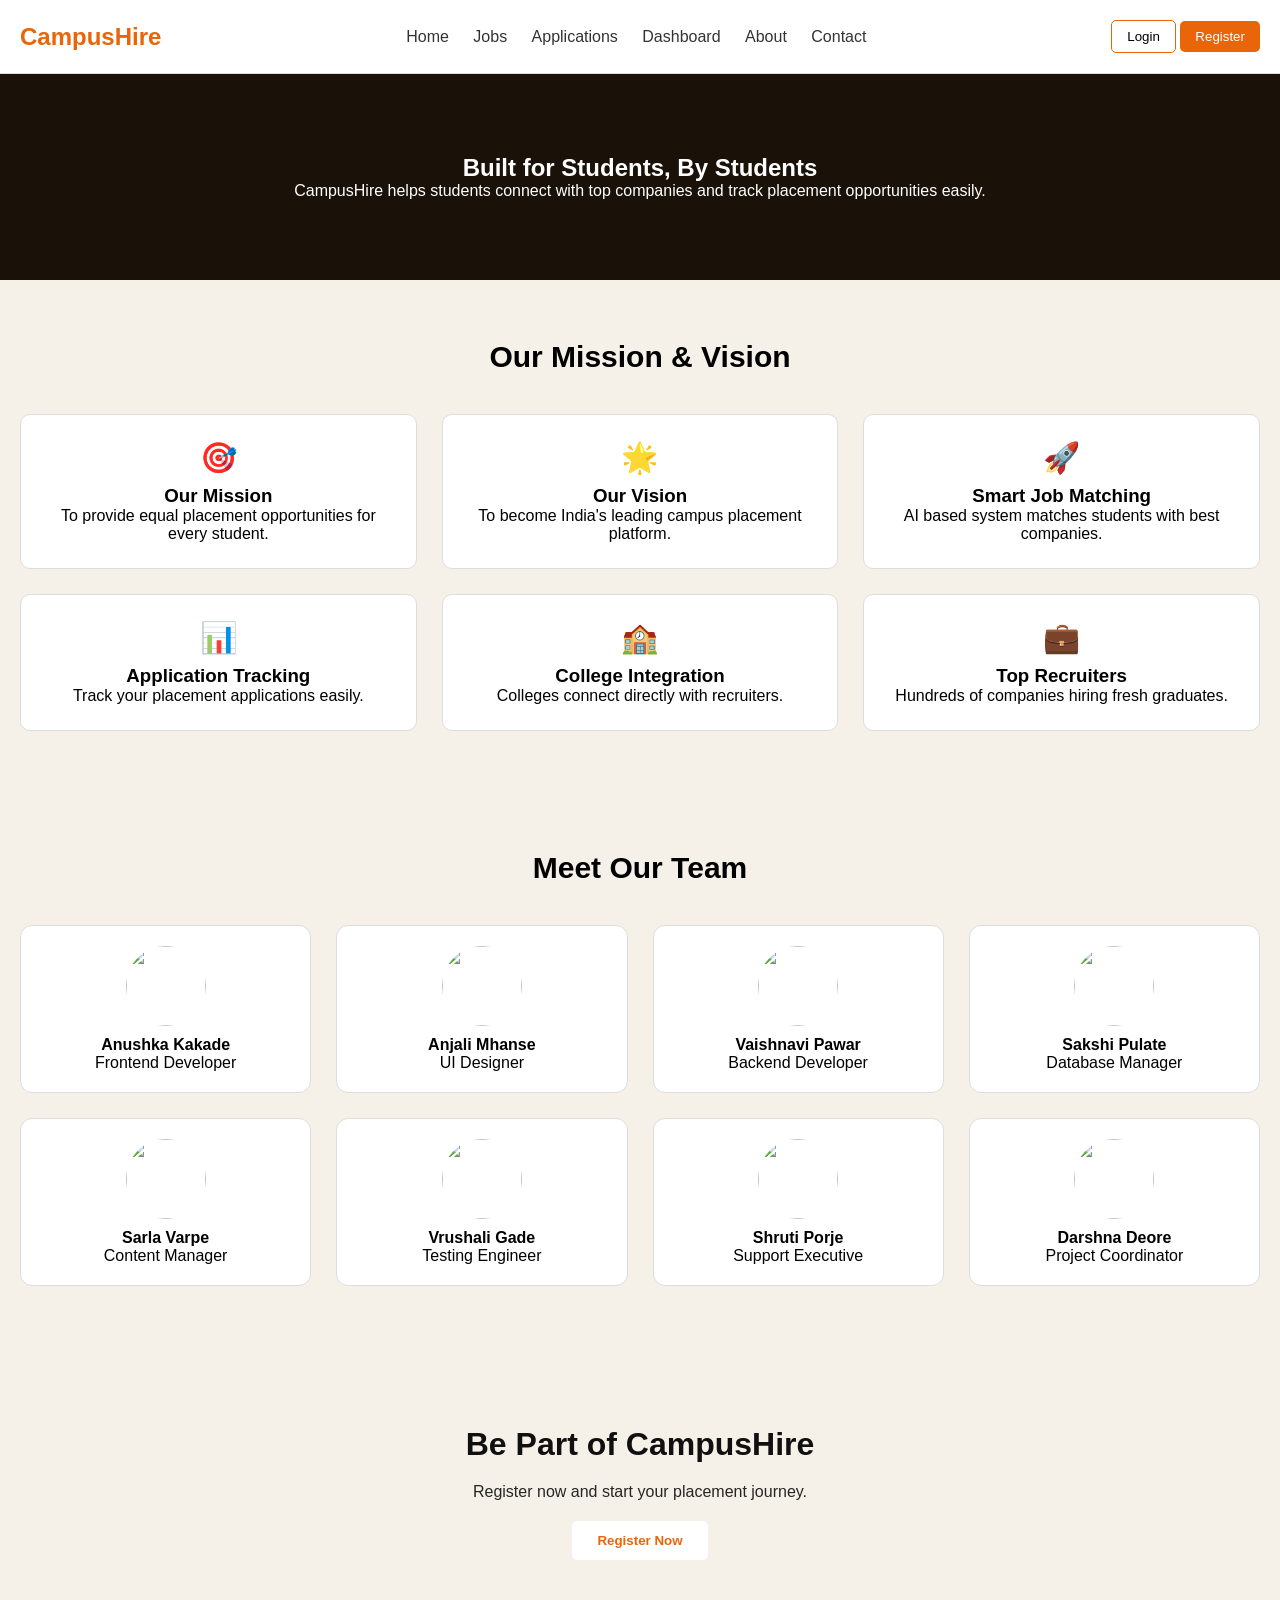
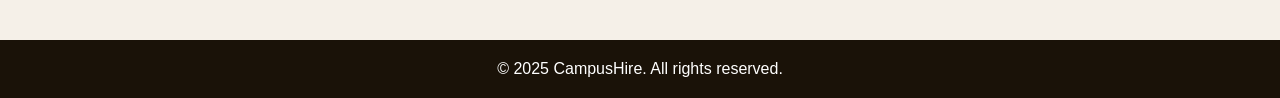
==== pages/about.html @ 446497cc "Merge branch 'anjalimhase24:main' into main" ====
<!DOCTYPE html>
<html lang="en">

<head>

<meta charset="UTF-8">
<meta name="viewport" content="width=device-width, initial-scale=1.0">

<title>CampusHire - About</title>

<link rel="stylesheet" href="./../css/about.css">
<script src="./../js/about.js"></script>

</head>

<body>

<!-- NAVBAR -->

<nav class="navbar">

<h2 class="logo">CampusHire</h2>

<div class="nav-links">

<a href="#">Home</a>
<a href="#">Jobs</a>
<a href="#">Applications</a>
<a href="#">Dashboard</a>
<a href="#">About</a>
<a href="#">Contact</a>

</div>

<div class="nav-btns">

<button class="btn-outline">Login</button>
<button class="btn-primary">Register</button>

</div>

</nav>

<!-- HERO SECTION -->

<section class="hero">

<h1>Built for Students, By Students</h1>

<p>
CampusHire helps students connect with top companies and track placement opportunities easily.
</p>

</section>


<!-- FEATURES SECTION -->

<section class="section">

<h2 class="section-title">Our Mission & Vision</h2>

<div class="feature-grid">

<div class="feature-card">

<div class="icon">🎯</div>

<h3>Our Mission</h3>

<p>
To provide equal placement opportunities for every student.
</p>

</div>


<div class="feature-card">

<div class="icon">🌟</div>

<h3>Our Vision</h3>

<p>
To become India's leading campus placement platform.
</p>

</div>


<div class="feature-card">

<div class="icon">🚀</div>

<h3>Smart Job Matching</h3>

<p>
AI based system matches students with best companies.
</p>

</div>


<div class="feature-card">

<div class="icon">📊</div>

<h3>Application Tracking</h3>

<p>
Track your placement applications easily.
</p>

</div>


<div class="feature-card">

<div class="icon">🏫</div>

<h3>College Integration</h3>

<p>
Colleges connect directly with recruiters.
</p>

</div>


<div class="feature-card">

<div class="icon">💼</div>

<h3>Top Recruiters</h3>

<p>
Hundreds of companies hiring fresh graduates.
</p>

</div>

</div>

</section>


<!-- TEAM SECTION -->

<section class="section">

<h2 class="section-title">Meet Our Team</h2>

<div class="team-grid">

<div class="team-card">

<img src="images/member1.jpg">

<h4>Anushka Kakade</h4>

<p>Frontend Developer</p>

</div>

<div class="team-card">

<img src="images/member2.jpg">

<h4>Anjali Mhanse</h4>

<p>UI Designer</p>

</div>

<div class="team-card">

<img src="images/member3.jpg">

<h4>Vaishnavi Pawar</h4>

<p>Backend Developer</p>

</div>

<div class="team-card">

<img src="images/member4.jpg">

<h4>Sakshi Pulate</h4>

<p>Database Manager</p>

</div>

<div class="team-card">

<img src="images/member5.jpg">

<h4>Sarla Varpe</h4>

<p>Content Manager</p>

</div>

<div class="team-card">

<img src="images/member6.jpg">

<h4>Vrushali Gade</h4>

<p>Testing Engineer</p>

</div>

<div class="team-card">

<img src="images/member7.jpg">

<h4>Shruti Porje</h4>

<p>Support Executive</p>

</div>

<div class="team-card">

<img src="images/member8.jpg">

<h4>Darshna Deore</h4>

<p>Project Coordinator</p>

</div>

</div>

</section>


<!-- JOIN SECTION -->

<section class="join">

<h2>Be Part of CampusHire</h2>

<p>
Register now and start your placement journey.
</p>

<button onclick="showToast()">Register Now</button>

</section>


<!-- FOOTER -->

<footer class="footer">

<p>© 2025 CampusHire. All rights reserved.</p>

</footer>


<div id="toast"></div>

<script src="script.js"></script>

</body>
</html>
---- css/about.css ----
* {

    margin: 0;
    padding: 0;
    box-sizing: border-box;

}

body {

    font-family: Arial;

    background: #f5f0e8;

}


/* NAVBAR */

.navbar {

    display: flex;

    justify-content: space-between;

    align-items: center;

    padding: 20px;

    background: white;

    border-bottom: 1px solid #ddd;

}

.logo {

    color: #e8650a;

}

.nav-links a {

    margin: 0 10px;

    text-decoration: none;

    color: #333;

}

.btn-primary {

    background: #e8650a;

    color: white;

    border: none;

    padding: 8px 15px;

    border-radius: 5px;

}

.btn-outline {

    border: 1px solid #e8650a;

    background: white;

    padding: 8px 15px;

    border-radius: 5px;

}


/* HERO */

.hero {

    text-align: center;

    padding: 80px 20px;

    background: #1a1208;

    color: white;

}

.about-hero p {
  color: rgba(255,255,255,0.48);
  font-size: 0.95rem;
  max-width: 540px;
  margin: 2rem auto 0; /* वरचा space वाढवला */
  line-height: 1.75;
  position: relative;
  z-index: 1;
}


/* SECTION */

.section {

    padding: 60px 20px;

    text-align: center;

}

.section-title {

    font-size: 30px;

    margin-bottom: 40px;

}


/* FEATURES */

.feature-grid {

    display: grid;

    grid-template-columns: repeat(3, 1fr);

    gap: 25px;

}

.feature-card {

    background: white;

    padding: 25px;

    border-radius: 10px;

    border: 1px solid #ddd;

}

.feature-card {

    background: white;
    padding: 25px;
    border-radius: 10px;
    border: 1px solid #ddd;
    transition: 0.3s;

}

.feature-card:hover {

    transform: translateY(-8px);
    box-shadow: 0 10px 25px rgba(0, 0, 0, 0.15);
    border-color: #e8650a;

}

.icon {

    font-size: 30px;

    margin-bottom: 10px;

}


/* TEAM */

.team-grid {

    display: grid;

    grid-template-columns: repeat(4, 1fr);

    gap: 25px;

}

.team-card {

    background: white;

    padding: 20px;

    border-radius: 10px;

    border: 1px solid #ddd;

}



.team-card img {

    width: 80px;

    height: 80px;

    border-radius: 50%;

    margin-bottom: 10px;

}

.team-card {

    background: white;

    padding: 20px;

    border-radius: 12px;

    border: 1px solid #ddd;

    text-align: center;

    transition: all 0.3s ease;

    cursor: pointer;

}

.team-card:hover {

    transform: translateY(-10px);

    box-shadow: 0 12px 30px rgba(0, 0, 0, 0.15);

    border-color: #e8650a;

}


/* JOIN */

.join {

    text-align: center;

    padding: 80px 20px;

    background: linear-gradient(135deg,#e8650a a,#f28a3c);

    color: rgb(17, 16, 16);

}

.join h2{

    font-size: 32px;
    margin-bottom: 20px;

}

.join p {
    font-size: 16px;
    margin-bottom: 20px;
    opacity: 0.9;
}

.join button {

    padding: 12px 25px;

    border: none;

    background: white;

    color: #e8650a;

    border-radius: 5px;

    font-weight: bold;

    cursor: pointer;

    transition: all 0.3s ease;

}

.join button:hover {

    background: #1a1208;

    color:white;

    transform: translateY(-3px);
}


/* FOOTER */

.footer {

    text-align: center;

    padding: 20px;

    background: #1a1208;

    color: white;

}


/* TOAST */

#toast {

    position: fixed;

    bottom: 20px;

    right: 20px;

    background: black;

    color: white;

    padding: 10px 20px;

    border-radius: 5px;

    display: none;

}
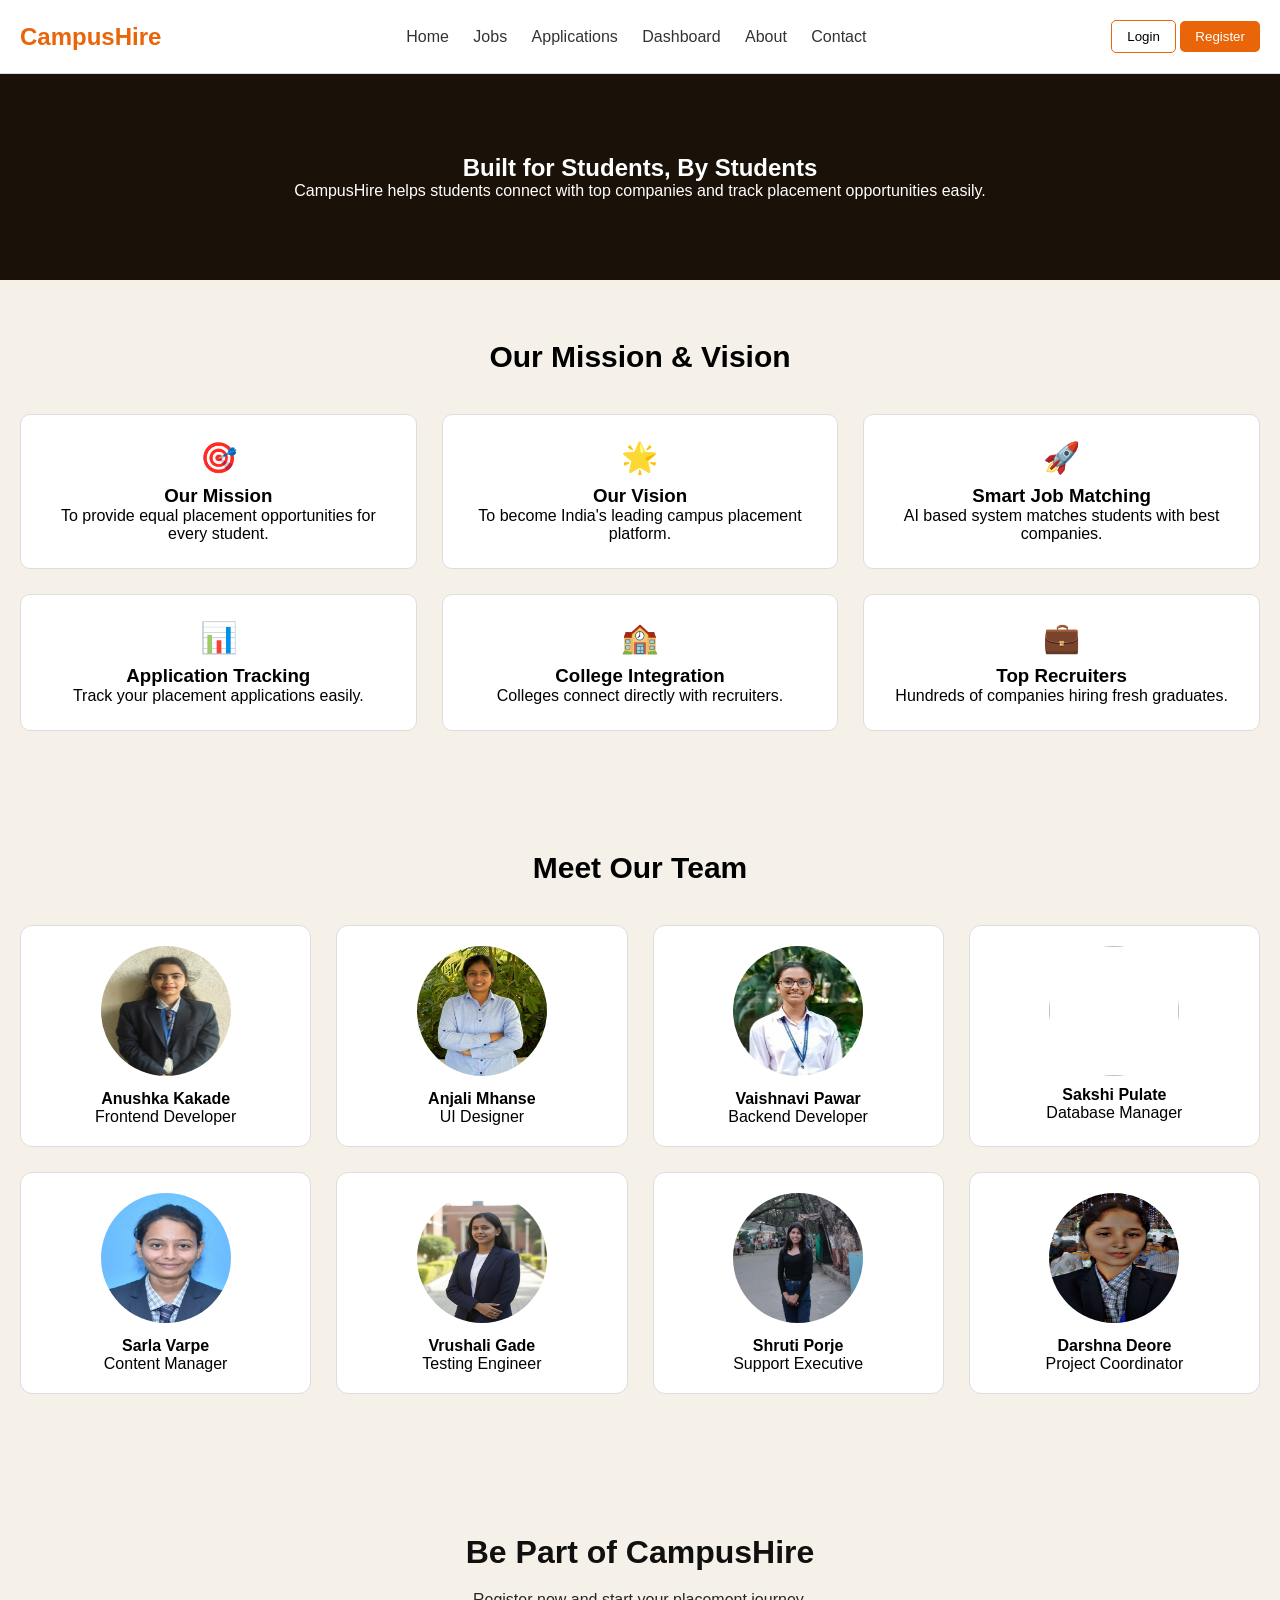
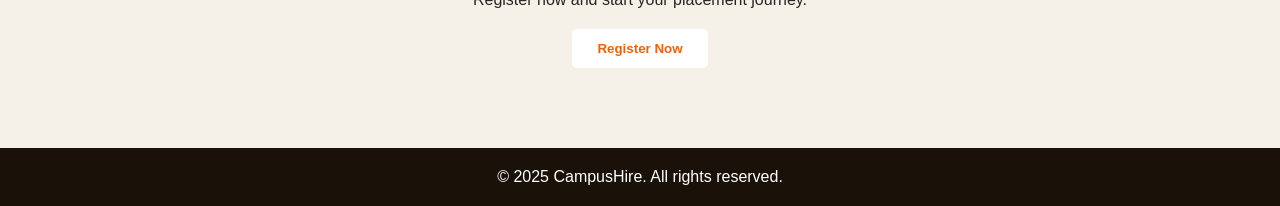
==== commit e438f5fd: "add image" ====
--- a/pages/about.html
+++ b/pages/about.html
@@ -154,7 +154,7 @@
 
 <div class="team-card">
 
-<img src="images/member1.jpg">
+<img src="./../images/anushkaa.png">
 
 <h4>Anushka Kakade</h4>
 
@@ -164,7 +164,7 @@
 
 <div class="team-card">
 
-<img src="images/member2.jpg">
+<img src="./../images/anjali.png.jpeg">
 
 <h4>Anjali Mhanse</h4>
 
@@ -174,7 +174,7 @@
 
 <div class="team-card">
 
-<img src="images/member3.jpg">
+<img src="./../images/vaishnavi.png">
 
 <h4>Vaishnavi Pawar</h4>
 
@@ -194,7 +194,7 @@
 
 <div class="team-card">
 
-<img src="images/member5.jpg">
+<img src="./../images/sarla.png.jpeg">
 
 <h4>Sarla Varpe</h4>
 
@@ -204,7 +204,7 @@
 
 <div class="team-card">
 
-<img src="images/member6.jpg">
+<img src="./../images/rushali.png">
 
 <h4>Vrushali Gade</h4>
 
@@ -214,7 +214,7 @@
 
 <div class="team-card">
 
-<img src="images/member7.jpg">
+<img src="./../images/shruti.png.jpeg">
 
 <h4>Shruti Porje</h4>
 
@@ -224,7 +224,7 @@
 
 <div class="team-card">
 
-<img src="images/member8.jpg">
+<img src="./../images/darshna.png.jpeg">
 
 <h4>Darshna Deore</h4>
 
--- a/css/about.css
+++ b/css/about.css
@@ -199,9 +199,9 @@
 
 .team-card img {
 
-    width: 80px;
-
-    height: 80px;
+    width: 130px;
+
+    height: 130px;
 
     border-radius: 50%;
 
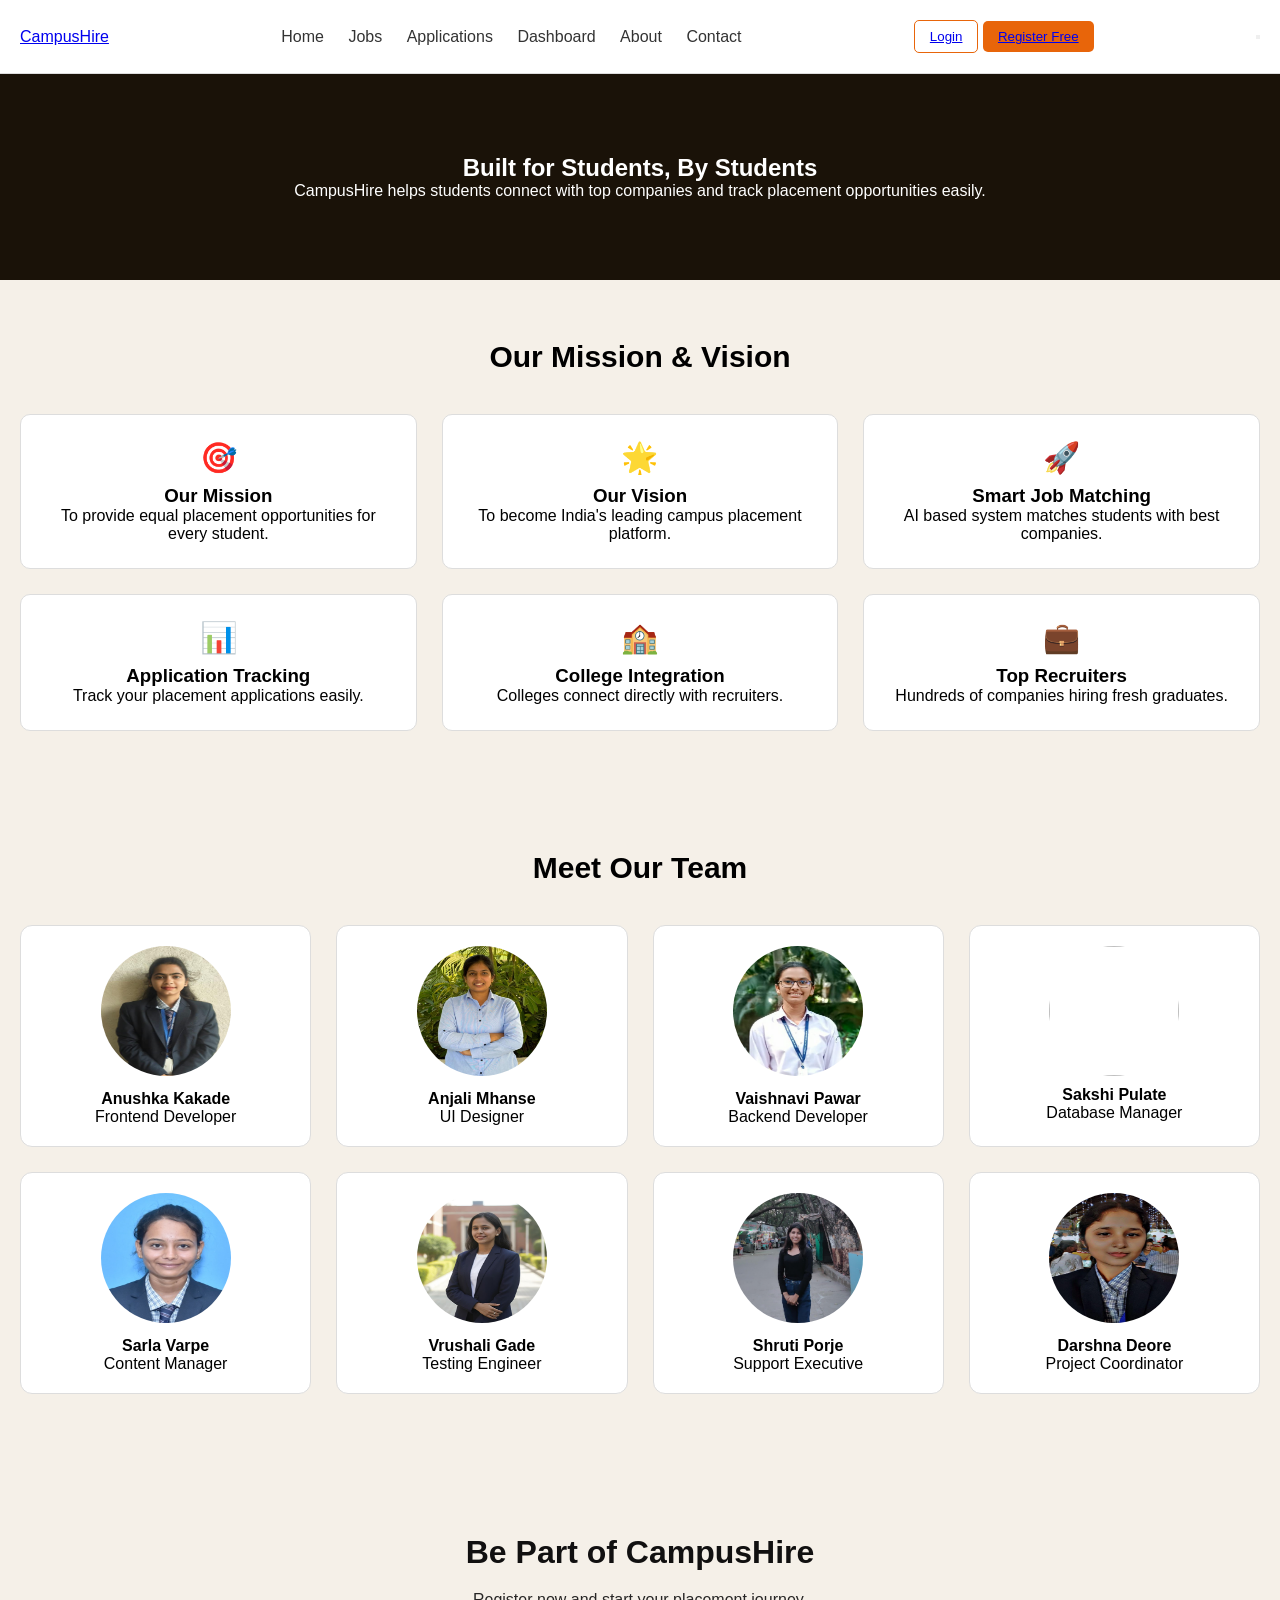
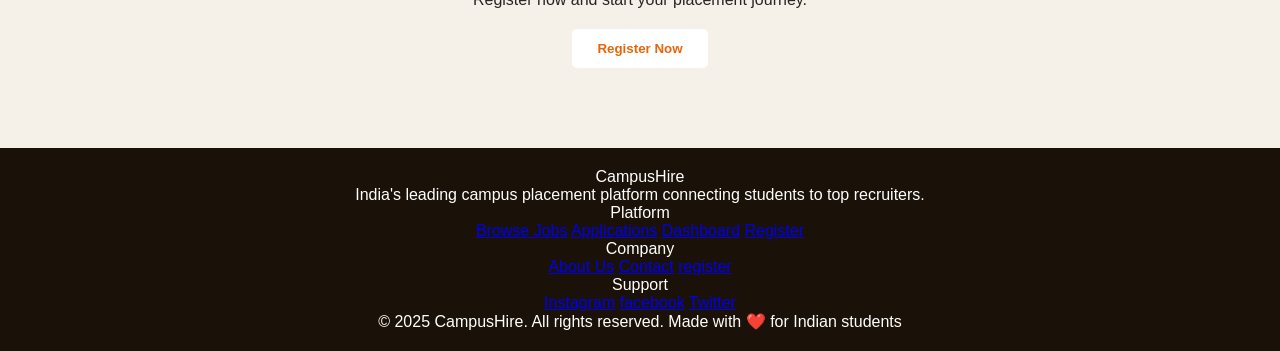
==== commit c1cf7d8f: "changes" ====
--- a/pages/about.html
+++ b/pages/about.html
@@ -1,46 +1,35 @@
 <!DOCTYPE html>
 <html lang="en">
-
 <head>
-
 <meta charset="UTF-8">
 <meta name="viewport" content="width=device-width, initial-scale=1.0">
-
 <title>CampusHire - About</title>
-
-<link rel="stylesheet" href="./../css/about.css">
-<script src="./../js/about.js"></script>
-
+<link rel="stylesheet" href="../css/about.css">
+<script src="../js/about.js"></script>
 </head>
-
 <body>
-
-<!-- NAVBAR -->
-
-<nav class="navbar">
-
-<h2 class="logo">CampusHire</h2>
-
-<div class="nav-links">
-
-<a href="#">Home</a>
-<a href="#">Jobs</a>
-<a href="#">Applications</a>
-<a href="#">Dashboard</a>
-<a href="#">About</a>
-<a href="#">Contact</a>
-
-</div>
-
-<div class="nav-btns">
-
-<button class="btn-outline">Login</button>
-<button class="btn-primary">Register</button>
-
-</div>
-
-</nav>
-
+<header>
+  <nav class="navbar" id="navbar">
+    <a class="nav-logo" href="#"><span class="nav-dot"></span>CampusHire</a>
+    <div class="nav-links">
+      <a href="../index.html" class="active">Home</a>
+      <a href="../pages/job-listing.html">Jobs</a>
+      <a href="../pages/Application-status.html">Applications</a>
+      <a href="../pages/student-dashboard.html">Dashboard</a>
+      <a href="../pages/about.html">About</a>
+      <a href="../pages/contact.html">Contact</a>
+    </div>
+    <div class="nav-cta">
+      <button class="btn btn-outline"><a href="../pages/login.html">Login</a></button>
+      <button class="btn btn-primary"><a href="../pages/register.html">Register Free</a></button>
+    </div>
+    <button class="hamburger" id="hamburger" onclick="toggleMenu()">
+      <span></span><span></span><span></span>
+    </button>
+  </nav>
+  <!-- Mobile Menu -->
+ 
+</header>
 <!-- HERO SECTION -->
 
 <section class="hero">
@@ -184,7 +173,7 @@
 
 <div class="team-card">
 
-<img src="images/member4.jpg">
+<img src="./../images/sakshi.png">
 
 <h4>Sakshi Pulate</h4>
 
@@ -250,20 +239,41 @@
 <button onclick="showToast()">Register Now</button>
 
 </section>
-
-
-<!-- FOOTER -->
-
+<div id="toast"></div>
+
+<script src="../js/about.js"></script>
 <footer class="footer">
-
-<p>© 2025 CampusHire. All rights reserved.</p>
-
+  <div class="footer-inner">
+    <div>
+      <div class="footer-brand">
+        <span class="footer-brand-dot"></span>CampusHire
+      </div>
+      <p class="footer-desc">India's leading campus placement platform connecting students to top recruiters.</p>
+    </div>
+    <div class="footer-col">
+      <div class="footer-col-title">Platform</div>
+      <a href="../pages/job-listing.html">Browse Jobs</a>
+      <a href="../pages/Application-status.html">Applications</a>
+      <a href="../pages/student-dashboard.html">Dashboard</a>
+      <a href="../pages/student-registration.html">Register</a>
+    </div>
+    <div class="footer-col">
+      <div class="footer-col-title">Company</div>
+      <a href="../pages/about.html">About Us</a>
+      <a href="../pages/contact.html">Contact</a>
+      <a href="../pages/student-registration.html">register</a>
+    </div>
+    <div class="footer-col">
+      <div class="footer-col-title">Support</div>
+      <a href="https://www.instagram.com/?hl=en">Instagram</a>
+      <a href="https://www.facebook.com/">facebook</a>
+      <a href="https://x.com/">Twitter</a>
+    </div>
+  </div>
+  <div class="footer-bottom">
+    <span>© 2025 CampusHire. All rights reserved.</span>
+    <span>Made with ❤️ for Indian students</span>
+  </div>
 </footer>
-
-
-<div id="toast"></div>
-
-<script src="script.js"></script>
-
 </body>
 </html>
